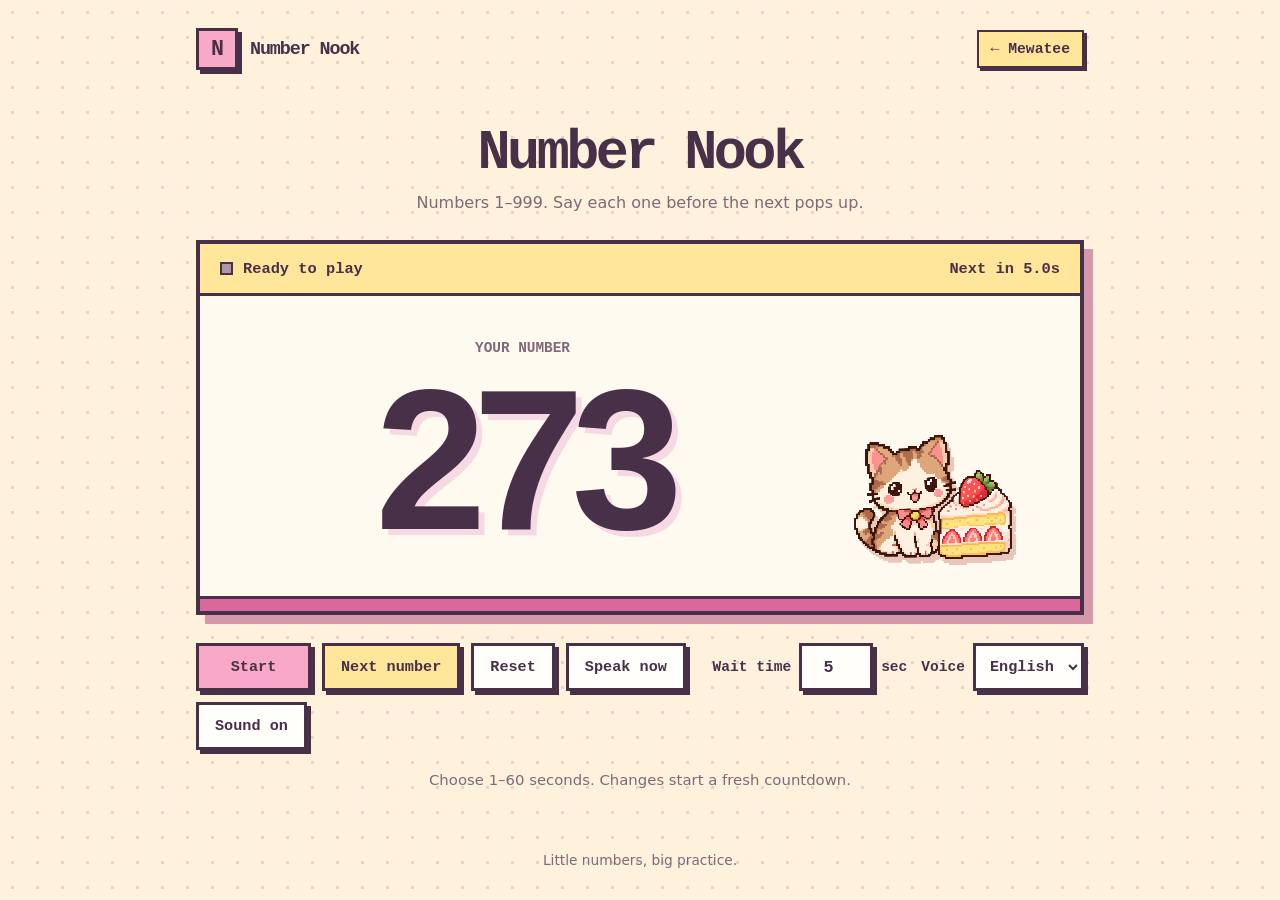
==== number/index.html @ d4e80726 "Add Number Nook math practice" ====
<!doctype html>
<html lang="en">
<head>
  <meta charset="utf-8">
  <meta name="viewport" content="width=device-width, initial-scale=1">
  <meta name="theme-color" content="#fff2dc">
  <meta name="description" content="Cute number practice from 1 to 999 with a custom timer and spoken numbers.">
  <title>Number Nook — Math Practice</title>
  <link rel="icon" type="image/svg+xml" href="data:image/svg+xml,%3Csvg xmlns='http://www.w3.org/2000/svg' viewBox='0 0 64 64'%3E%3Crect width='64' height='64' rx='8' fill='%23f7a9c7'/%3E%3Cpath d='M10 48V16h10l12 17V16h10v32H32L20 31v17z' fill='%23472c48'/%3E%3Cpath d='M48 16h8v8h-8zM48 32h8v8h-8z' fill='%23fff6d5'/%3E%3C/svg%3E">
  <style>
    :root{color-scheme:light;--ink:#493049;--soft:#806779;--cream:#fffaf0;--page:#fff2dc;--pink:#f7a9c7;--pink-dark:#d9699a;--yellow:#ffe69a;--mint:#b8e8d1;--line:#493049}
    *{box-sizing:border-box}
    html{font-family:"Trebuchet MS",Verdana,system-ui,sans-serif}
    body{margin:0;min-height:100vh;min-height:100dvh;color:var(--ink);background-color:var(--page);background-image:radial-gradient(#eecfcb 1.5px,transparent 1.5px);background-size:25px 25px}
    button,input{font:inherit}
    button{cursor:pointer}
    button:focus-visible,input:focus-visible{outline:3px solid var(--pink-dark);outline-offset:4px}
    .shell{max-width:940px;min-height:100vh;min-height:100dvh;margin:auto;padding:28px 26px 32px;display:flex;flex-direction:column}
    header{display:flex;align-items:center;justify-content:space-between;gap:16px}
    .brand{display:flex;align-items:center;gap:12px;font-family:"Courier New",monospace;font-size:1.15rem;font-weight:900;letter-spacing:-.06em}
    .brand-icon{width:42px;height:42px;display:grid;place-items:center;background:var(--pink);border:3px solid var(--line);box-shadow:4px 4px 0 var(--line);font-size:1.35rem}
    .range{padding:9px 12px;background:var(--yellow);border:2px solid var(--line);box-shadow:3px 3px 0 var(--line);font-family:"Courier New",monospace;font-weight:800;font-size:.92rem;color:var(--ink);text-decoration:none}
    main{flex:1;display:flex;flex-direction:column;justify-content:center;padding:26px 0 12px}
    .intro{text-align:center;margin:0 0 26px}
    h1{font-family:"Courier New",monospace;font-weight:900;letter-spacing:-.065em;font-size:clamp(2rem,5vw,3.45rem);line-height:1.08;margin:0 0 8px}
    .intro p{font-size:1rem;line-height:1.4;color:var(--soft);margin:0}
    .board{background:var(--cream);border:4px solid var(--line);box-shadow:9px 9px 0 #d797ab;position:relative}
    .board-top{min-height:52px;padding:14px 20px;display:flex;align-items:center;justify-content:space-between;gap:12px;border-bottom:3px solid var(--line);background:var(--yellow);font-family:"Courier New",monospace;font-size:.96rem;font-weight:800}
    .status{display:flex;align-items:center;gap:10px}
    .status-pixel{width:13px;height:13px;background:#ad99a6;border:2px solid var(--line)}
    .is-running .status-pixel{background:#79d7b1}
    .countdown{font-variant-numeric:tabular-nums;white-space:nowrap}
    .board-main{min-height:300px;display:grid;grid-template-columns:minmax(0,1fr) 242px;align-items:center;gap:10px;padding:10px 25px 2px 42px}
    .number-area{text-align:center;min-width:0}
    .number-label{font-family:"Courier New",monospace;font-size:.9rem;font-weight:800;color:var(--soft);margin:0 0 4px}
    .number{font-family:"Arial Black","Trebuchet MS",sans-serif;font-size:clamp(7rem,18vw,12.5rem);font-weight:900;line-height:1;letter-spacing:-.065em;font-variant-numeric:tabular-nums;white-space:nowrap;text-shadow:6px 6px 0 #f7d9e4;user-select:none}
    .number.pop{animation:pop .22s steps(3,end)}
    @keyframes pop{from{transform:scale(.88);opacity:.5}to{transform:scale(1);opacity:1}}
    .cat-cake{display:block;width:100%;max-width:242px;height:auto;image-rendering:pixelated;align-self:end;margin:0 auto 6px;filter:drop-shadow(4px 6px 0 #e8c7b8)}
    .progress-track{height:15px;background:#f8dce1;border-top:3px solid var(--line)}
    .progress-fill{height:100%;width:100%;background:var(--pink-dark);transform-origin:left;transform:scaleX(1)}
    .below{display:grid;grid-template-columns:1fr auto;gap:18px;margin-top:28px;align-items:start}
    .actions{display:flex;flex-wrap:wrap;gap:11px}
    .button{min-height:48px;padding:9px 16px;border:3px solid var(--line);border-radius:0;background:#fffefa;color:var(--ink);box-shadow:4px 4px 0 var(--line);font-family:"Courier New",monospace;font-size:.95rem;font-weight:900;transition:transform .12s,box-shadow .12s}
    .button:hover{transform:translate(2px,2px);box-shadow:2px 2px 0 var(--line)}
    .button:active{transform:translate(4px,4px);box-shadow:none}
    .button.primary{background:var(--pink);min-width:115px}
    .button.next{background:var(--yellow)}
    .button[aria-pressed="false"]{color:var(--soft);background:#f2e9e7}
    .button:disabled{opacity:.55;cursor:not-allowed}
    .settings{display:flex;align-items:center;gap:14px;min-height:48px;white-space:nowrap;font-family:"Courier New",monospace;font-weight:900;font-size:.91rem}
    .setting{display:flex;align-items:center;gap:8px}
    .settings input{width:74px;min-height:48px;padding:6px 8px;border:3px solid var(--line);border-radius:0;background:#fffefa;color:var(--ink);font-family:"Courier New",monospace;font-weight:900;font-size:1.05rem;text-align:center;box-shadow:4px 4px 0 var(--line)}
    .settings select{min-height:48px;padding:6px 10px;border:3px solid var(--line);border-radius:0;background:#fffefa;color:var(--ink);font-family:"Courier New",monospace;font-weight:900;font-size:.95rem;box-shadow:4px 4px 0 var(--line)}
    .helper{color:var(--soft);font-size:.93rem;line-height:1.5;margin:19px 0 0;text-align:center}
    footer{text-align:center;font-size:.86rem;color:var(--soft);padding-top:20px}
    @media(max-width:850px){.below{grid-template-columns:1fr}.settings{justify-content:center}.actions{justify-content:center}}
    @media(max-width:580px){.shell{padding:19px 15px 25px}.brand{font-size:.96rem}.brand-icon{width:36px;height:36px}.range{font-size:.76rem;padding:8px}main{justify-content:flex-start;padding:44px 0 5px}.intro{margin-bottom:23px}.board{box-shadow:6px 6px 0 #d797ab}.board-top{font-size:.8rem;padding:11px 13px}.board-main{min-height:260px;grid-template-columns:1fr 110px;gap:0;padding:18px 8px 0 10px}.number-label{font-size:.75rem}.number{font-size:clamp(5.3rem,24vw,8.6rem);text-shadow:4px 4px 0 #f7d9e4}.cat-cake{width:130px;max-width:130px;margin-left:-19px;margin-bottom:7px}.below{margin-top:24px;gap:17px}.actions{display:grid;grid-template-columns:repeat(2,minmax(0,1fr));gap:9px}.button{min-height:49px;padding:7px 8px;font-size:.82rem}.button.primary{min-width:0}.settings{font-size:.85rem;flex-wrap:wrap;row-gap:15px}.helper{margin-top:17px}}
    @media(max-width:370px){.board-main{grid-template-columns:1fr 88px}.cat-cake{width:110px}.number{font-size:4.8rem}.brand{font-size:.85rem}.range{font-size:.68rem}}
    @media(prefers-reduced-motion:reduce){*,*::before,*::after{animation-duration:.01ms!important;transition-duration:.01ms!important}}
  </style>
</head>
<body>
  <div class="shell">
    <header>
      <div class="brand"><span class="brand-icon" aria-hidden="true">N</span><span>Number Nook</span></div>
      <a class="range" href="/">← Mewatee</a>
    </header>
    <main>
      <div class="intro">
        <h1>Number Nook</h1>
        <p>Numbers 1–999. Say each one before the next pops up.</p>
      </div>
      <section class="board" aria-label="Number practice">
        <div class="board-top">
          <span class="status"><span class="status-pixel" aria-hidden="true"></span><span id="status">Ready to play</span></span>
          <span class="countdown">Next in <span id="countdown">5.0</span>s</span>
        </div>
        <div class="board-main">
          <div class="number-area">
            <p class="number-label">YOUR NUMBER</p>
            <div class="number" id="number" aria-live="polite">273</div>
          </div>
          <img class="cat-cake" src="pixel-cat-cake.png" alt="Pixel cat sitting beside strawberry cake" width="242" height="242">
        </div>
        <div class="progress-track" role="progressbar" aria-label="Time until next number" aria-valuemin="0" aria-valuemax="5" aria-valuenow="5" id="progress-track"><div class="progress-fill" id="progress-fill"></div></div>
      </section>
      <div class="below">
        <div class="actions">
          <button class="button primary" id="play" type="button">Start</button>
          <button class="button next" id="next" type="button">Next number</button>
          <button class="button" id="reset" type="button">Reset</button>
          <button class="button" id="speak" type="button">Speak now</button>
          <button class="button" id="sound" type="button" aria-pressed="true">Sound on</button>
        </div>
        <div class="settings">
          <div class="setting">
            <label for="wait-seconds">Wait time</label>
            <input id="wait-seconds" type="number" min="1" max="60" step="1" value="5" inputmode="numeric" aria-describedby="wait-help">
            <span>sec</span>
          </div>
          <div class="setting">
            <label for="voice-language">Voice</label>
            <select id="voice-language" aria-label="Speech language">
              <option value="en">English</option>
              <option value="th">ภาษาไทย</option>
            </select>
          </div>
        </div>
      </div>
      <p class="helper" id="wait-help">Choose 1–60 seconds. Changes start a fresh countdown.</p>
    </main>
    <footer>Little numbers, big practice.</footer>
  </div>
  <script>
    (() => {
      const initialNumber = 273;
      const numberEl = document.getElementById('number');
      const board = document.querySelector('.board');
      const statusEl = document.getElementById('status');
      const countdownEl = document.getElementById('countdown');
      const progressEl = document.getElementById('progress-fill');
      const progressTrack = document.getElementById('progress-track');
      const playButton = document.getElementById('play');
      const nextButton = document.getElementById('next');
      const resetButton = document.getElementById('reset');
      const speakButton = document.getElementById('speak');
      const soundButton = document.getElementById('sound');
      const waitInput = document.getElementById('wait-seconds');
      const languageSelect = document.getElementById('voice-language');
      const speechAvailable = 'speechSynthesis' in window && 'SpeechSynthesisUtterance' in window;
      let duration = 5000;
      let number = initialNumber;
      let running = false;
      let started = false;
      let soundOn = speechAvailable;
      let language = 'en';
      let remaining = duration;
      let deadline = 0;
      let frame = 0;

      function renderNumber() {
        numberEl.textContent = String(number);
        numberEl.classList.remove('pop');
        void numberEl.offsetWidth;
        numberEl.classList.add('pop');
      }

      function pickNumber() {
        let next;
        do { next = Math.floor(Math.random() * 999) + 1; } while (next === number);
        number = next;
        renderNumber();
      }

      function thaiNumberWords(value) {
        const digits = ['', 'หนึ่ง', 'สอง', 'สาม', 'สี่', 'ห้า', 'หก', 'เจ็ด', 'แปด', 'เก้า'];
        const hundreds = Math.floor(value / 100);
        const tens = Math.floor(value / 10) % 10;
        const ones = value % 10;
        let words = hundreds ? digits[hundreds] + 'ร้อย' : '';
        if (tens === 1) words += 'สิบ';
        else if (tens === 2) words += 'ยี่สิบ';
        else if (tens > 2) words += digits[tens] + 'สิบ';
        if (ones === 1) words += value > 10 ? 'เอ็ด' : 'หนึ่ง';
        else if (ones > 1) words += digits[ones];
        return words;
      }

      function sayNumber() {
        if (!speechAvailable) return;
        window.speechSynthesis.cancel();
        const utterance = new SpeechSynthesisUtterance(language === 'th' ? thaiNumberWords(number) : String(number));
        utterance.lang = language === 'th' ? 'th-TH' : 'en-US';
        const matchingVoice = window.speechSynthesis.getVoices().find(voice => voice.lang.toLowerCase().startsWith(language));
        if (matchingVoice) utterance.voice = matchingVoice;
        utterance.rate = 0.85;
        window.speechSynthesis.speak(utterance);
      }

      function updateTimer() {
        countdownEl.textContent = (remaining / 1000).toFixed(1);
        progressEl.style.transform = `scaleX(${Math.min(1, remaining / duration)})`;
        progressTrack.setAttribute('aria-valuemax', String(duration / 1000));
        progressTrack.setAttribute('aria-valuenow', String(Math.ceil(remaining / 1000)));
      }

      function updateControls() {
        board.classList.toggle('is-running', running);
        playButton.textContent = running ? 'Pause' : started ? 'Resume' : 'Start';
        statusEl.textContent = running ? 'Playing' : started ? 'Paused' : 'Ready to play';
      }

      function tick() {
        if (!running) return;
        const now = performance.now();
        if (now >= deadline) {
          pickNumber();
          if (soundOn) sayNumber();
          deadline = now + duration;
        }
        remaining = Math.max(0, deadline - now);
        updateTimer();
        frame = requestAnimationFrame(tick);
      }

      function setRunning(value) {
        if (running === value) return;
        if (!value) {
          remaining = Math.max(0, deadline - performance.now());
          if (remaining === 0) remaining = duration;
          cancelAnimationFrame(frame);
          if (speechAvailable) window.speechSynthesis.cancel();
        } else {
          if (!started && soundOn) sayNumber();
          started = true;
          deadline = performance.now() + remaining;
        }
        running = value;
        updateControls();
        updateTimer();
        if (running) tick();
      }

      function reset() {
        running = false;
        started = false;
        cancelAnimationFrame(frame);
        if (speechAvailable) window.speechSynthesis.cancel();
        number = initialNumber;
        renderNumber();
        remaining = duration;
        deadline = 0;
        updateControls();
        updateTimer();
      }

      function setWaitSeconds(seconds) {
        if (!Number.isInteger(seconds) || seconds < 1 || seconds > 60) throw new Error('Wait time must be a whole number from 1 to 60 seconds.');
        duration = seconds * 1000;
        waitInput.value = String(seconds);
        remaining = duration;
        if (running) deadline = performance.now() + duration;
        updateTimer();
      }

      playButton.addEventListener('click', () => setRunning(!running));
      nextButton.addEventListener('click', () => {
        pickNumber();
        remaining = duration;
        if (running) deadline = performance.now() + duration;
        updateTimer();
        if (soundOn) sayNumber();
      });
      resetButton.addEventListener('click', reset);
      speakButton.addEventListener('click', sayNumber);
      soundButton.addEventListener('click', () => {
        soundOn = !soundOn;
        soundButton.setAttribute('aria-pressed', String(soundOn));
        soundButton.textContent = soundOn ? 'Sound on' : 'Sound off';
        if (!soundOn) window.speechSynthesis.cancel();
        else sayNumber();
      });
      waitInput.addEventListener('change', () => {
        const value = Number(waitInput.value);
        if (Number.isInteger(value) && value >= 1 && value <= 60) setWaitSeconds(value);
        else waitInput.value = String(duration / 1000);
      });
      languageSelect.addEventListener('change', () => {
        language = languageSelect.value;
        if (soundOn) sayNumber();
      });
      if (!speechAvailable) {
        soundOn = false;
        soundButton.disabled = true;
        soundButton.textContent = 'Sound unavailable';
        soundButton.setAttribute('aria-pressed', 'false');
        speakButton.disabled = true;
      }
      if (document.modelContext?.registerTool) {
        try {
          void Promise.resolve(document.modelContext.registerTool({
            name: 'control_number_practice',
            title: 'Control number practice',
            description: 'Start, pause, advance, or reset number practice, or change its wait time and speech language.',
            inputSchema: {
              type: 'object',
              properties: {
                action: { type: 'string', enum: ['start', 'pause', 'next', 'reset', 'set_wait', 'set_language'] },
                seconds: { type: 'integer', minimum: 1, maximum: 60 },
                language: { type: 'string', enum: ['en', 'th'] }
              },
              required: ['action'],
              additionalProperties: false
            },
            annotations: { readOnlyHint: false },
            execute(input) {
              if (!input || !['start', 'pause', 'next', 'reset', 'set_wait', 'set_language'].includes(input.action)) throw new Error('Invalid action.');
              if (input.action === 'set_wait') setWaitSeconds(input.seconds);
              if (input.action === 'set_language') {
                if (!['en', 'th'].includes(input.language)) throw new Error('Choose en or th.');
                language = input.language;
                languageSelect.value = language;
                if (soundOn) sayNumber();
              }
              if (input.action === 'start') setRunning(true);
              if (input.action === 'pause') setRunning(false);
              if (input.action === 'next') nextButton.click();
              if (input.action === 'reset') reset();
              return { number, running, waitSeconds: duration / 1000, language, secondsUntilNext: Math.ceil(remaining / 1000) };
            }
          })).catch(() => {});
        } catch (_) {}
      }
      updateControls();
      updateTimer();
    })();
  </script>
</body>
</html>
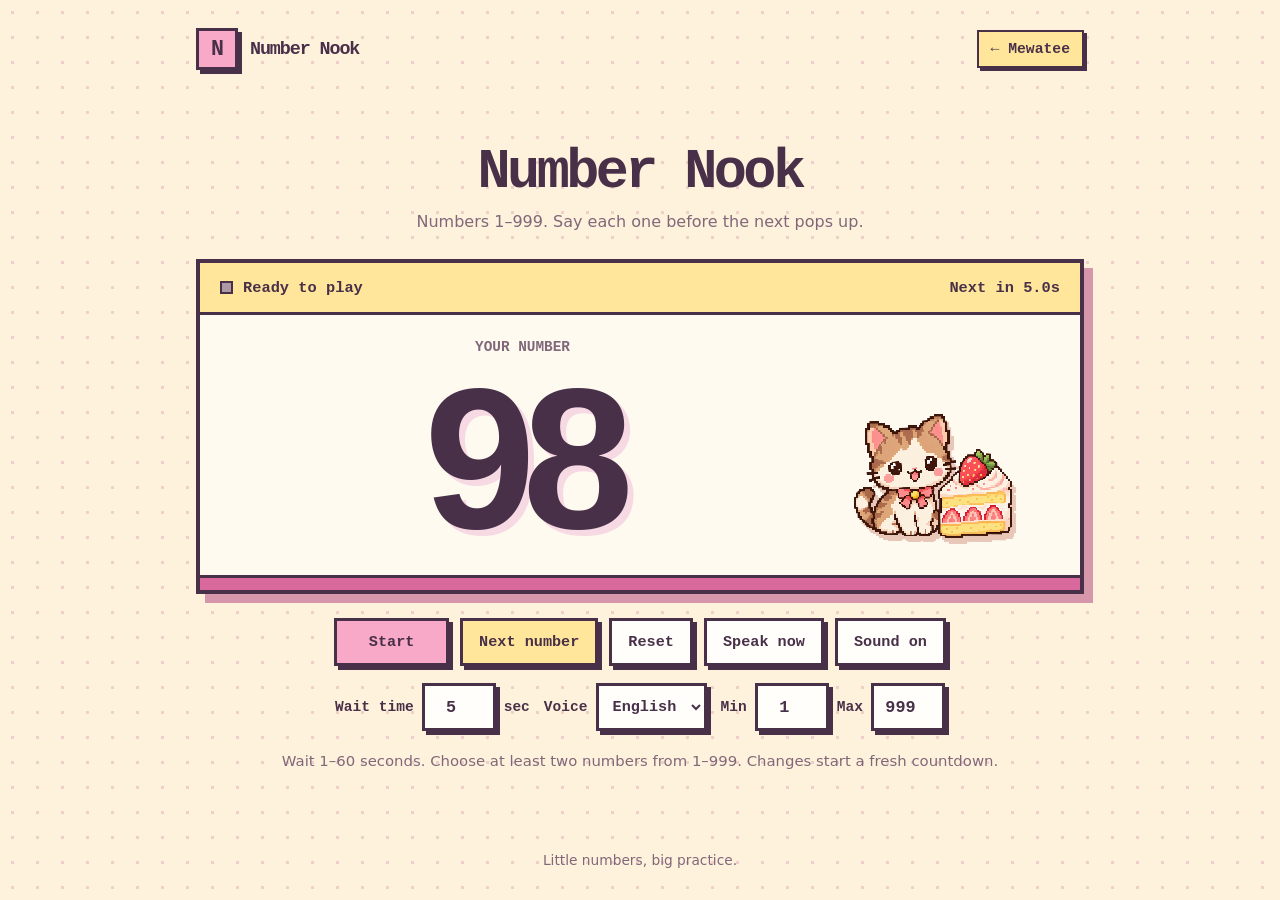
==== commit e0f9cd0c: "Randomize number practice and add custom range" ====
--- a/number/index.html
+++ b/number/index.html
@@ -30,7 +30,7 @@
     .status-pixel{width:13px;height:13px;background:#ad99a6;border:2px solid var(--line)}
     .is-running .status-pixel{background:#79d7b1}
     .countdown{font-variant-numeric:tabular-nums;white-space:nowrap}
-    .board-main{min-height:300px;display:grid;grid-template-columns:minmax(0,1fr) 242px;align-items:center;gap:10px;padding:10px 25px 2px 42px}
+    .board-main{min-height:260px;display:grid;grid-template-columns:minmax(0,1fr) 242px;align-items:center;gap:10px;padding:10px 25px 2px 42px}
     .number-area{text-align:center;min-width:0}
     .number-label{font-family:"Courier New",monospace;font-size:.9rem;font-weight:800;color:var(--soft);margin:0 0 4px}
     .number{font-family:"Arial Black","Trebuchet MS",sans-serif;font-size:clamp(7rem,18vw,12.5rem);font-weight:900;line-height:1;letter-spacing:-.065em;font-variant-numeric:tabular-nums;white-space:nowrap;text-shadow:6px 6px 0 #f7d9e4;user-select:none}
@@ -39,7 +39,7 @@
     .cat-cake{display:block;width:100%;max-width:242px;height:auto;image-rendering:pixelated;align-self:end;margin:0 auto 6px;filter:drop-shadow(4px 6px 0 #e8c7b8)}
     .progress-track{height:15px;background:#f8dce1;border-top:3px solid var(--line)}
     .progress-fill{height:100%;width:100%;background:var(--pink-dark);transform-origin:left;transform:scaleX(1)}
-    .below{display:grid;grid-template-columns:1fr auto;gap:18px;margin-top:28px;align-items:start}
+    .below{display:flex;flex-direction:column;align-items:center;gap:17px;margin-top:24px}
     .actions{display:flex;flex-wrap:wrap;gap:11px}
     .button{min-height:48px;padding:9px 16px;border:3px solid var(--line);border-radius:0;background:#fffefa;color:var(--ink);box-shadow:4px 4px 0 var(--line);font-family:"Courier New",monospace;font-size:.95rem;font-weight:900;transition:transform .12s,box-shadow .12s}
     .button:hover{transform:translate(2px,2px);box-shadow:2px 2px 0 var(--line)}
@@ -48,14 +48,16 @@
     .button.next{background:var(--yellow)}
     .button[aria-pressed="false"]{color:var(--soft);background:#f2e9e7}
     .button:disabled{opacity:.55;cursor:not-allowed}
-    .settings{display:flex;align-items:center;gap:14px;min-height:48px;white-space:nowrap;font-family:"Courier New",monospace;font-weight:900;font-size:.91rem}
+    .settings{display:flex;align-items:center;flex-wrap:wrap;justify-content:center;gap:14px;min-height:48px;white-space:nowrap;font-family:"Courier New",monospace;font-weight:900;font-size:.91rem}
     .setting{display:flex;align-items:center;gap:8px}
     .settings input{width:74px;min-height:48px;padding:6px 8px;border:3px solid var(--line);border-radius:0;background:#fffefa;color:var(--ink);font-family:"Courier New",monospace;font-weight:900;font-size:1.05rem;text-align:center;box-shadow:4px 4px 0 var(--line)}
     .settings select{min-height:48px;padding:6px 10px;border:3px solid var(--line);border-radius:0;background:#fffefa;color:var(--ink);font-family:"Courier New",monospace;font-weight:900;font-size:.95rem;box-shadow:4px 4px 0 var(--line)}
     .helper{color:var(--soft);font-size:.93rem;line-height:1.5;margin:19px 0 0;text-align:center}
+    .range-error{color:#a83260;margin-top:8px}
+    .range-error[hidden]{display:none}
     footer{text-align:center;font-size:.86rem;color:var(--soft);padding-top:20px}
-    @media(max-width:850px){.below{grid-template-columns:1fr}.settings{justify-content:center}.actions{justify-content:center}}
-    @media(max-width:580px){.shell{padding:19px 15px 25px}.brand{font-size:.96rem}.brand-icon{width:36px;height:36px}.range{font-size:.76rem;padding:8px}main{justify-content:flex-start;padding:44px 0 5px}.intro{margin-bottom:23px}.board{box-shadow:6px 6px 0 #d797ab}.board-top{font-size:.8rem;padding:11px 13px}.board-main{min-height:260px;grid-template-columns:1fr 110px;gap:0;padding:18px 8px 0 10px}.number-label{font-size:.75rem}.number{font-size:clamp(5.3rem,24vw,8.6rem);text-shadow:4px 4px 0 #f7d9e4}.cat-cake{width:130px;max-width:130px;margin-left:-19px;margin-bottom:7px}.below{margin-top:24px;gap:17px}.actions{display:grid;grid-template-columns:repeat(2,minmax(0,1fr));gap:9px}.button{min-height:49px;padding:7px 8px;font-size:.82rem}.button.primary{min-width:0}.settings{font-size:.85rem;flex-wrap:wrap;row-gap:15px}.helper{margin-top:17px}}
+    @media(max-width:850px){.actions{justify-content:center}}
+    @media(max-width:580px){.shell{padding:19px 15px 25px}.brand{font-size:.96rem}.brand-icon{width:36px;height:36px}.range{font-size:.76rem;padding:8px}main{justify-content:flex-start;padding:44px 0 5px}.intro{margin-bottom:23px}.board{box-shadow:6px 6px 0 #d797ab}.board-top{font-size:.8rem;padding:11px 13px}.board-main{min-height:260px;grid-template-columns:1fr 110px;gap:0;padding:18px 8px 0 10px}.number-label{font-size:.75rem}.number{font-size:clamp(5.3rem,24vw,8.6rem);text-shadow:4px 4px 0 #f7d9e4}.cat-cake{width:130px;max-width:130px;margin-left:-19px;margin-bottom:7px}.below{margin-top:24px;gap:17px}.actions{display:grid;width:100%;grid-template-columns:repeat(2,minmax(0,1fr));gap:9px}.button{min-height:49px;padding:7px 8px;font-size:.82rem}.button.primary{min-width:0}.settings{font-size:.85rem;flex-wrap:wrap;row-gap:15px}.helper{margin-top:17px}}
     @media(max-width:370px){.board-main{grid-template-columns:1fr 88px}.cat-cake{width:110px}.number{font-size:4.8rem}.brand{font-size:.85rem}.range{font-size:.68rem}}
     @media(prefers-reduced-motion:reduce){*,*::before,*::after{animation-duration:.01ms!important;transition-duration:.01ms!important}}
   </style>
@@ -69,7 +71,7 @@
     <main>
       <div class="intro">
         <h1>Number Nook</h1>
-        <p>Numbers 1–999. Say each one before the next pops up.</p>
+        <p>Numbers <span id="range-display">1–999</span>. Say each one before the next pops up.</p>
       </div>
       <section class="board" aria-label="Number practice">
         <div class="board-top">
@@ -79,9 +81,9 @@
         <div class="board-main">
           <div class="number-area">
             <p class="number-label">YOUR NUMBER</p>
-            <div class="number" id="number" aria-live="polite">273</div>
+            <div class="number" id="number" aria-live="polite">?</div>
           </div>
-          <img class="cat-cake" src="pixel-cat-cake.png" alt="Pixel cat sitting beside strawberry cake" width="242" height="242">
+          <img class="cat-cake" src="pixel-cat-cake.png" alt="Pixel cat sitting beside strawberry cake" width="242" height="194" decoding="async" fetchpriority="low">
         </div>
         <div class="progress-track" role="progressbar" aria-label="Time until next number" aria-valuemin="0" aria-valuemax="5" aria-valuenow="5" id="progress-track"><div class="progress-fill" id="progress-fill"></div></div>
       </section>
@@ -106,15 +108,21 @@
               <option value="th">ภาษาไทย</option>
             </select>
           </div>
+          <div class="setting">
+            <label for="min-number">Min</label>
+            <input id="min-number" type="number" min="1" max="998" step="1" value="1" inputmode="numeric" aria-describedby="range-help range-error">
+            <label for="max-number">Max</label>
+            <input id="max-number" type="number" min="2" max="999" step="1" value="999" inputmode="numeric" aria-describedby="range-help range-error">
+          </div>
         </div>
       </div>
-      <p class="helper" id="wait-help">Choose 1–60 seconds. Changes start a fresh countdown.</p>
+      <p class="helper" id="wait-help">Wait 1–60 seconds. <span id="range-help">Choose at least two numbers from 1–999.</span> Changes start a fresh countdown.</p>
+      <p class="helper range-error" id="range-error" role="alert" hidden></p>
     </main>
     <footer>Little numbers, big practice.</footer>
   </div>
   <script>
     (() => {
-      const initialNumber = 273;
       const numberEl = document.getElementById('number');
       const board = document.querySelector('.board');
       const statusEl = document.getElementById('status');
@@ -127,10 +135,16 @@
       const speakButton = document.getElementById('speak');
       const soundButton = document.getElementById('sound');
       const waitInput = document.getElementById('wait-seconds');
+      const minInput = document.getElementById('min-number');
+      const maxInput = document.getElementById('max-number');
+      const rangeDisplay = document.getElementById('range-display');
+      const rangeError = document.getElementById('range-error');
       const languageSelect = document.getElementById('voice-language');
       const speechAvailable = 'speechSynthesis' in window && 'SpeechSynthesisUtterance' in window;
       let duration = 5000;
-      let number = initialNumber;
+      let number = null;
+      let minNumber = 1;
+      let maxNumber = 999;
       let running = false;
       let started = false;
       let soundOn = speechAvailable;
@@ -146,10 +160,19 @@
         numberEl.classList.add('pop');
       }
 
+      function randomBelow(max) {
+        if (window.crypto && typeof window.crypto.getRandomValues === 'function') {
+          const sample = new Uint32Array(1);
+          const limit = Math.floor(4294967296 / max) * max;
+          do { window.crypto.getRandomValues(sample); } while (sample[0] >= limit);
+          return sample[0] % max;
+        }
+        return Math.floor(Math.random() * max);
+      }
+
       function pickNumber() {
-        let next;
-        do { next = Math.floor(Math.random() * 999) + 1; } while (next === number);
-        number = next;
+        const span = maxNumber - minNumber + 1;
+        number = minNumber + randomBelow(span);
         renderNumber();
       }
 
@@ -227,8 +250,7 @@
         started = false;
         cancelAnimationFrame(frame);
         if (speechAvailable) window.speechSynthesis.cancel();
-        number = initialNumber;
-        renderNumber();
+        pickNumber();
         remaining = duration;
         deadline = 0;
         updateControls();
@@ -242,6 +264,35 @@
         remaining = duration;
         if (running) deadline = performance.now() + duration;
         updateTimer();
+      }
+
+      function setRange(min, max) {
+        if (!Number.isInteger(min) || !Number.isInteger(max) || min < 1 || max > 999 || min >= max) {
+          throw new Error('Choose at least two numbers from 1 to 999.');
+        }
+        if (min === minNumber && max === maxNumber) return;
+        minNumber = min;
+        maxNumber = max;
+        minInput.value = String(min);
+        maxInput.value = String(max);
+        rangeDisplay.textContent = `${min}–${max}`;
+        rangeError.hidden = true;
+        pickNumber();
+        remaining = duration;
+        if (running) deadline = performance.now() + duration;
+        updateTimer();
+        if (soundOn && started) sayNumber();
+      }
+
+      function applyRangeInputs() {
+        try {
+          setRange(Number(minInput.value), Number(maxInput.value));
+        } catch (error) {
+          minInput.value = String(minNumber);
+          maxInput.value = String(maxNumber);
+          rangeError.textContent = error.message;
+          rangeError.hidden = false;
+        }
       }
 
       playButton.addEventListener('click', () => setRunning(!running));
@@ -266,6 +317,10 @@
         if (Number.isInteger(value) && value >= 1 && value <= 60) setWaitSeconds(value);
         else waitInput.value = String(duration / 1000);
       });
+      minInput.addEventListener('change', applyRangeInputs);
+      maxInput.addEventListener('change', applyRangeInputs);
+      minInput.addEventListener('blur', applyRangeInputs);
+      maxInput.addEventListener('blur', applyRangeInputs);
       languageSelect.addEventListener('change', () => {
         language = languageSelect.value;
         if (soundOn) sayNumber();
@@ -282,12 +337,14 @@
           void Promise.resolve(document.modelContext.registerTool({
             name: 'control_number_practice',
             title: 'Control number practice',
-            description: 'Start, pause, advance, or reset number practice, or change its wait time and speech language.',
+            description: 'Start, pause, advance, or reset number practice, or change its wait time, number range, and speech language.',
             inputSchema: {
               type: 'object',
               properties: {
-                action: { type: 'string', enum: ['start', 'pause', 'next', 'reset', 'set_wait', 'set_language'] },
+                action: { type: 'string', enum: ['start', 'pause', 'next', 'reset', 'set_wait', 'set_range', 'set_language'] },
                 seconds: { type: 'integer', minimum: 1, maximum: 60 },
+                min: { type: 'integer', minimum: 1, maximum: 998 },
+                max: { type: 'integer', minimum: 2, maximum: 999 },
                 language: { type: 'string', enum: ['en', 'th'] }
               },
               required: ['action'],
@@ -295,8 +352,9 @@
             },
             annotations: { readOnlyHint: false },
             execute(input) {
-              if (!input || !['start', 'pause', 'next', 'reset', 'set_wait', 'set_language'].includes(input.action)) throw new Error('Invalid action.');
+              if (!input || !['start', 'pause', 'next', 'reset', 'set_wait', 'set_range', 'set_language'].includes(input.action)) throw new Error('Invalid action.');
               if (input.action === 'set_wait') setWaitSeconds(input.seconds);
+              if (input.action === 'set_range') setRange(input.min, input.max);
               if (input.action === 'set_language') {
                 if (!['en', 'th'].includes(input.language)) throw new Error('Choose en or th.');
                 language = input.language;
@@ -307,11 +365,12 @@
               if (input.action === 'pause') setRunning(false);
               if (input.action === 'next') nextButton.click();
               if (input.action === 'reset') reset();
-              return { number, running, waitSeconds: duration / 1000, language, secondsUntilNext: Math.ceil(remaining / 1000) };
+              return { number, running, minNumber, maxNumber, waitSeconds: duration / 1000, language, secondsUntilNext: Math.ceil(remaining / 1000) };
             }
           })).catch(() => {});
         } catch (_) {}
       }
+      pickNumber();
       updateControls();
       updateTimer();
     })();
